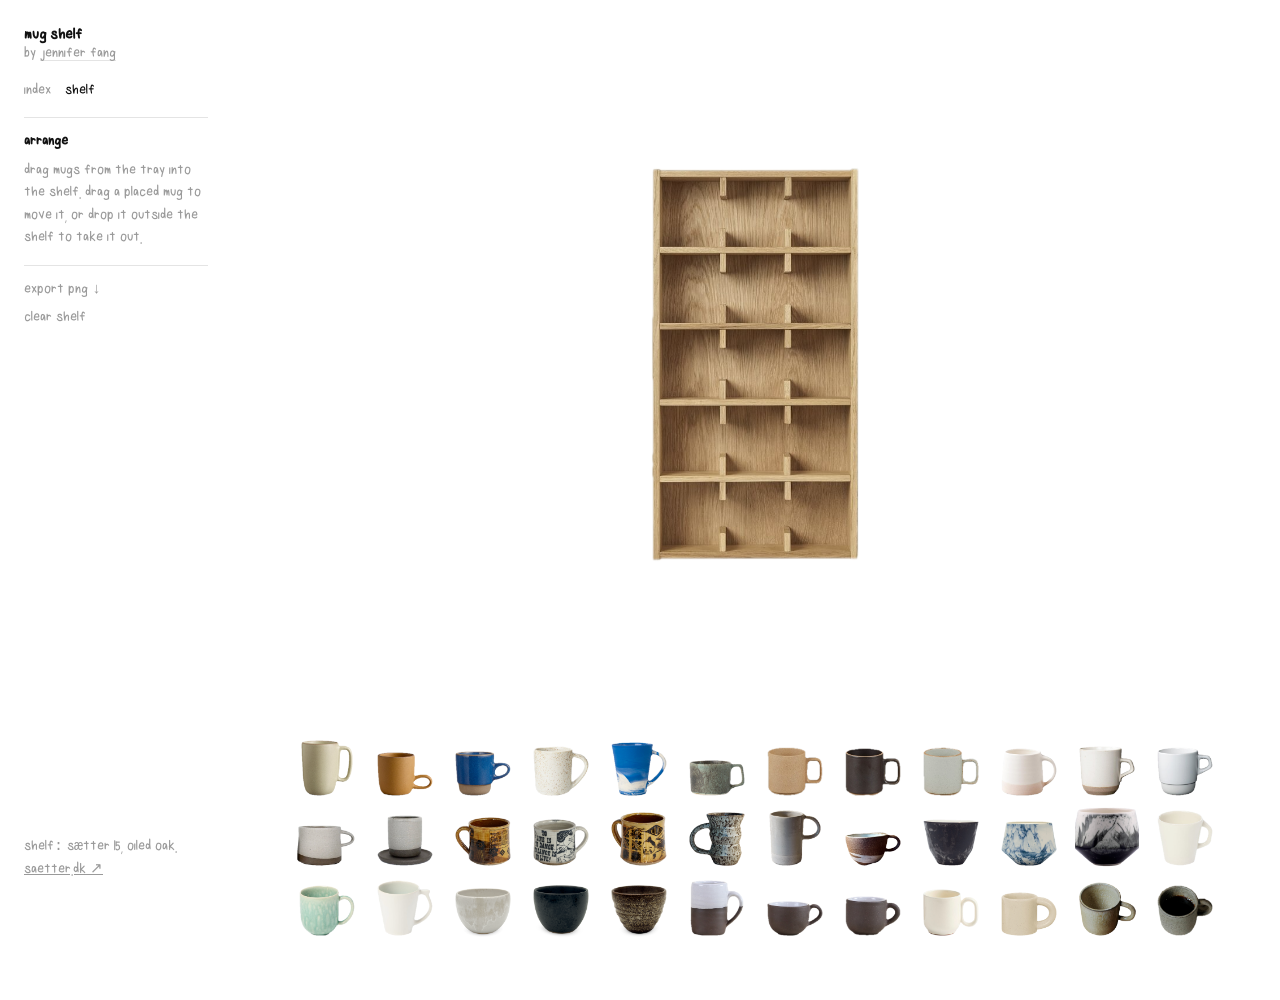
==== shelf.html @ b28dacdf "Mug Shelf: static index + drag-drop Saetter shelf Personal ceramic-mug showcase. Browsable index (se" ====
<!doctype html>
<html lang="en">
<head>
  <meta charset="utf-8" />
  <meta name="viewport" content="width=device-width, initial-scale=1" />
  <title>Mug Shelf - Arrange</title>
  <meta name="description" content="Arrange your favorite mugs on a Saetter 15 shelf." />
  <link rel="stylesheet" href="styles.css" />
  <link rel="stylesheet" href="shelf.css" />
</head>
<body>
  <aside class="sidebar">
    <header class="brand">
      <h1 class="site-title">Mug Shelf</h1>
      <p class="byline">by <a href="https://x.com/jenfang" target="_blank" rel="noopener">Jennifer Fang</a></p>
    </header>

    <nav class="pages">
      <a class="nav-link" href="index.html">Index</a>
      <a class="nav-link is-here" href="shelf.html">Shelf</a>
    </nav>

    <div class="arrange">
      <p class="filter-heading">Arrange</p>
      <p class="hint">Drag mugs from the tray into the shelf. Drag a placed mug to move it, or drop it outside the shelf to take it out.</p>
    </div>

    <div class="actions">
      <button id="export" class="action-btn">Export PNG &#8595;</button>
      <button id="clear" class="action-btn">Clear shelf</button>
    </div>

    <footer class="sidebar-footer">
      <p class="colophon">Shelf: S&aelig;tter 15, oiled oak.<br /><a class="quiet-link" href="https://saetter.dk/en/products/saetter-15-olieret-eg-kopreol-saettekasse" target="_blank" rel="noopener">saetter.dk &#8599;</a></p>
    </footer>
  </aside>

  <main class="shelf-main">
    <div class="shelf-stage">
      <div class="shelf-wrap" id="shelf-wrap">
        <img id="shelf-img" src="cutouts/shelf/saetter-15.png" alt="Saetter 15 cup shelf in oiled oak" draggable="false" />
        <div id="slots"></div>
      </div>
    </div>
    <div class="tray" id="tray"></div>
  </main>

  <script src="data.js"></script>
  <script src="shelf.js"></script>
</body>
</html>
---- styles.css ----
@font-face {
  font-family: "Hand of Jen";
  src: url("fonts/hand-of-jen.ttf") format("truetype");
  font-weight: normal;
  font-style: normal;
  font-display: swap;
}

:root {
  --bg: #ffffff;
  --ink: #111111;
  --muted: #9a9a9a;
  --faint: #e4e4e4;
  --sidebar-w: 232px;
  --mono: "SF Mono", ui-monospace, "JetBrains Mono", Menlo, Consolas, monospace;
  --hand: "Hand of Jen", "SF Mono", ui-monospace, monospace;
}

* { box-sizing: border-box; margin: 0; padding: 0; }

html { background: var(--bg); }

body {
  font-family: var(--hand);
  font-size: 15px;
  line-height: 1.5;
  color: var(--ink);
  -webkit-font-smoothing: antialiased;
}

/* ---------- sidebar ---------- */

.sidebar {
  position: fixed;
  inset: 0 auto 0 0;
  width: var(--sidebar-w);
  padding: 24px 24px 20px;
  display: flex;
  flex-direction: column;
  gap: 16px;
  background: var(--bg);
  z-index: 10;
}

.brand { line-height: 1.25; }

.site-title {
  font-size: 16px;
  font-weight: 700;
  letter-spacing: -0.01em;
}

.byline { color: var(--muted); }

.byline a { color: var(--muted); text-decoration: none; border-bottom: 1px solid var(--faint); }

.byline a:hover { color: var(--ink); border-bottom-color: var(--ink); }

/* pages: inline row */
.pages { display: flex; gap: 14px; }

.nav-link {
  color: var(--muted);
  text-decoration: none;
  transition: color 120ms ease;
}

.nav-link:hover, .nav-link.is-here { color: var(--ink); }

.search-wrap {
  display: flex;
  align-items: center;
  gap: 8px;
  border-bottom: 1px solid var(--ink);
  padding-bottom: 6px;
}

.search-icon { color: var(--muted); font-size: 12px; }

#search {
  border: 0;
  outline: 0;
  width: 100%;
  font: inherit;
  color: var(--ink);
  background: transparent;
}

#search::placeholder { color: var(--muted); }

/* collapsible filter groups */
.filter-group { border-top: 1px solid var(--faint); padding-top: 12px; }

.group-toggle {
  display: flex;
  align-items: baseline;
  gap: 8px;
  width: 100%;
  border: 0;
  background: none;
  font: inherit;
  color: var(--ink);
  cursor: pointer;
  padding: 0;
  text-align: left;
}

.group-title { font-weight: 700; }

.group-value {
  color: var(--muted);
  margin-left: auto;
  white-space: nowrap;
  overflow: hidden;
  text-overflow: ellipsis;
  max-width: 120px;
}

.group-chev { color: var(--muted); width: 10px; text-align: center; }
.group-chev::before { content: "+"; }
.filter-group.open .group-chev::before { content: "\2013"; }

.filter-list { list-style: none; }

.filter-group:not(.open) .filter-list { display: none; }

.filter-group .filter-list { margin-top: 8px; }

.filter-list li { margin-bottom: 3px; }

.filter-btn, .sort-btn {
  border: 0;
  background: none;
  font: inherit;
  color: var(--muted);
  cursor: pointer;
  padding: 0;
  text-align: left;
  transition: color 120ms ease;
}

.filter-btn:hover, .sort-btn:hover { color: var(--ink); }

.filter-btn.is-active, .sort-btn.is-active { color: var(--ink); }

.sidebar-footer {
  margin-top: auto;
  display: flex;
  flex-direction: column;
  gap: 6px;
  color: var(--muted);
}

.count { color: var(--muted); }

/* ---------- grid ---------- */

.grid {
  margin-left: var(--sidebar-w);
  display: grid;
  grid-template-columns: repeat(auto-fill, minmax(150px, 1fr));
  padding: 28px 40px 80px;
  column-gap: 20px;
  row-gap: 40px;
}

.mug {
  display: flex;
  flex-direction: column;
  align-items: center;
  gap: 14px;
  text-decoration: none;
  color: inherit;
}

.mug-img-wrap {
  height: 140px;
  width: 100%;
  display: flex;
  align-items: center;
  justify-content: center;
}

.mug img {
  max-width: 62%;
  max-height: 84%;
  object-fit: contain;
  mix-blend-mode: multiply; /* white product shots melt into the page */
  transition: transform 200ms ease;
}

.mug:hover img { transform: scale(1.045); }

.mug-meta {
  text-align: center;
  opacity: 0;
  transform: translateY(2px);
  transition: opacity 150ms ease, transform 150ms ease;
}

.mug:hover .mug-meta { opacity: 1; transform: none; }

.mug-name { color: var(--ink); }

.mug-brand, .mug-price { color: var(--muted); }

.empty {
  grid-column: 1 / -1;
  color: var(--muted);
  padding-top: 40px;
}

/* ---------- small screens ---------- */

@media (max-width: 720px) {
  .sidebar {
    position: static;
    width: auto;
    gap: 20px;
  }
  .sidebar-footer { margin-top: 0; }
  .grid {
    margin-left: 0;
    padding: 8px 20px 60px;
    grid-template-columns: repeat(2, 1fr);
    row-gap: 40px;
  }
  .mug-img-wrap { height: 140px; }
  .mug-meta { opacity: 1; transform: none; }
}
---- shelf.css ----
/* .nav-link, .brand, .byline, .pages styles come from styles.css */

.arrange { border-top: 1px solid var(--faint); padding-top: 12px; }

.arrange .filter-heading { font-weight: 700; margin-bottom: 6px; }

.hint { color: var(--muted); }

.actions {
  display: flex;
  flex-direction: column;
  gap: 6px;
  border-top: 1px solid var(--faint);
  padding-top: 12px;
}

.action-btn {
  border: 0;
  background: none;
  font: inherit;
  color: var(--muted);
  cursor: pointer;
  padding: 0;
  text-align: left;
  transition: color 120ms ease;
}

.action-btn:hover { color: var(--ink); }

.quiet-link { color: inherit; }

/* ---------- stage ---------- */

.shelf-main {
  margin-left: var(--sidebar-w);
  display: flex;
  flex-direction: column;
  align-items: center;
  padding: 12px 40px 60px;
}

.shelf-stage {
  display: flex;
  justify-content: center;
  width: 100%;
}

.shelf-wrap {
  position: relative;
  user-select: none;
  -webkit-user-select: none;
}

#shelf-img {
  display: block;
  height: min(78vh, 860px);
  width: auto;
  pointer-events: none;
}

#slots { position: absolute; inset: 0; }

.slot { position: absolute; }

.slot.debug { outline: 1px solid rgba(200, 40, 40, 0.8); background: rgba(200, 40, 40, 0.12); }

.slot.drop-target { background: rgba(60, 120, 60, 0.14); }

.placed {
  position: absolute;
  cursor: grab;
  touch-action: none;
}

.placed img {
  width: 100%;
  height: 100%;
  object-fit: contain;
  object-position: bottom;
  display: block;
  pointer-events: none;
}

/* ---------- tray ---------- */

.tray {
  display: flex;
  flex-wrap: wrap;
  justify-content: center;
  gap: 6px 14px;
  padding: 22px 8px 0;
  max-width: 980px;
}

.tray-mug {
  width: 64px;
  height: 64px;
  display: flex;
  align-items: flex-end;
  justify-content: center;
  cursor: grab;
  touch-action: none;
  opacity: 1;
  transition: opacity 120ms ease, transform 120ms ease;
}

.tray-mug:hover { transform: translateY(-2px); }

.tray-mug img {
  max-width: 100%;
  max-height: 100%;
  object-fit: contain;
  display: block;
  pointer-events: none;
}

.tray-mug.in-use { opacity: 0.25; }

/* ---------- drag ghost ---------- */

.ghost {
  position: fixed;
  z-index: 100;
  pointer-events: none;
  opacity: 0.9;
}

.ghost img {
  width: 100%;
  height: 100%;
  object-fit: contain;
  display: block;
}

@media (max-width: 720px) {
  .shelf-main { margin-left: 0; padding: 8px 16px 48px; }
  #shelf-img { height: auto; width: min(92vw, 480px); }
}
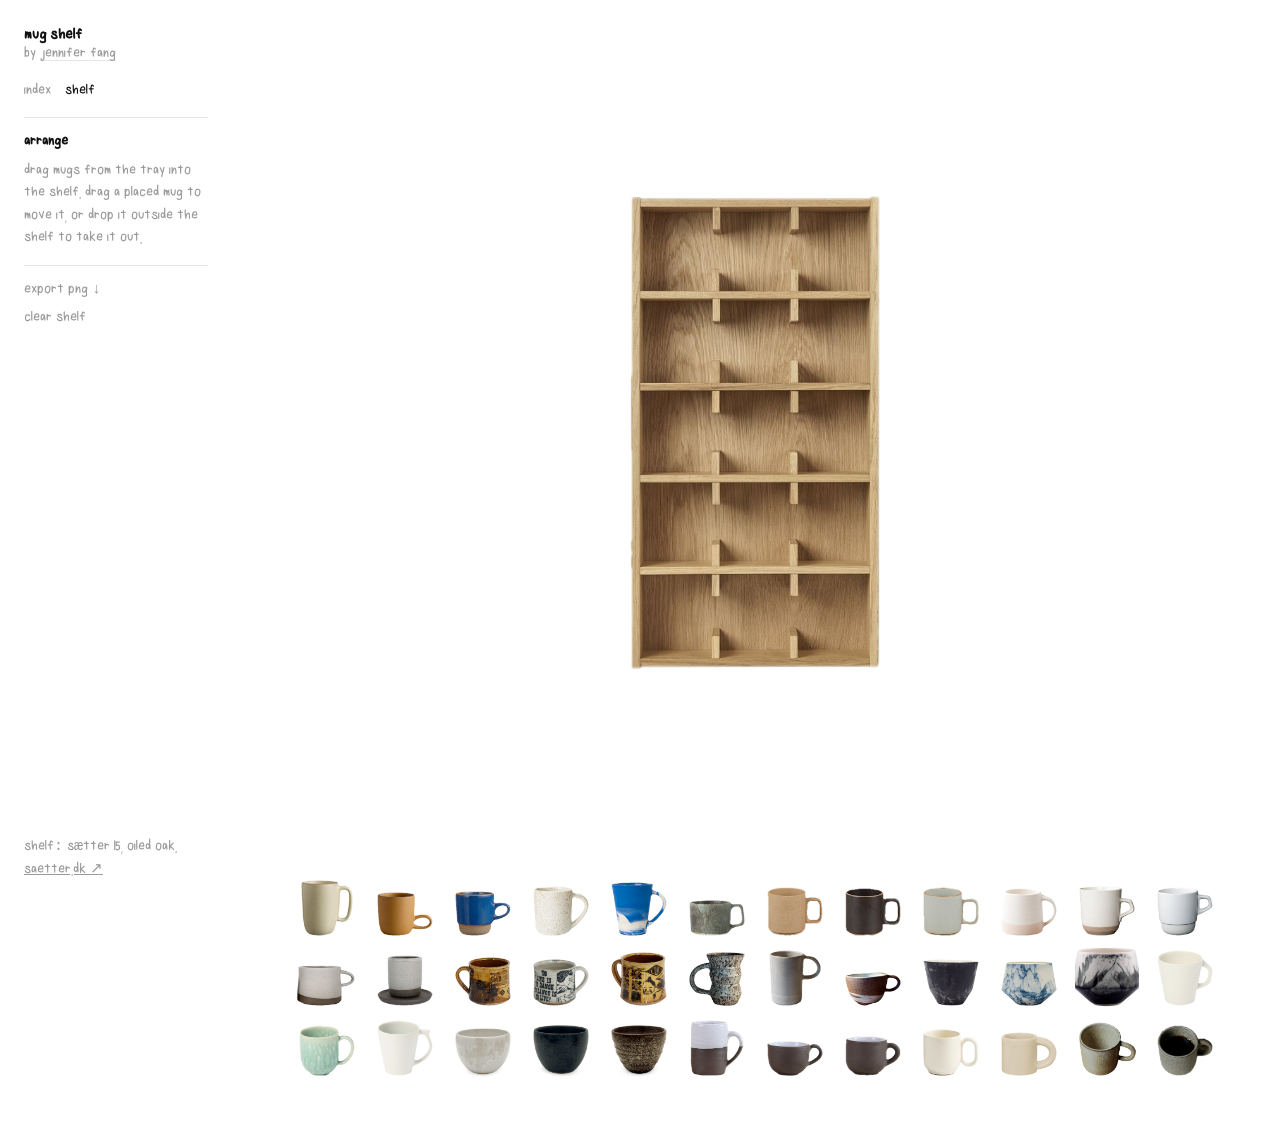
==== commit 44c7cfd5: "Add social preview image (Heath mug), enlarge shelf - og-image.jpg (1200x630) with Heath large mug +" ====
--- a/shelf.html
+++ b/shelf.html
@@ -5,6 +5,14 @@
   <meta name="viewport" content="width=device-width, initial-scale=1" />
   <title>Mug Shelf - Arrange</title>
   <meta name="description" content="Arrange your favorite mugs on a Saetter 15 shelf." />
+  <meta property="og:type" content="website" />
+  <meta property="og:title" content="Mug Shelf - Arrange" />
+  <meta property="og:description" content="Arrange your favorite mugs on a Saetter 15 shelf, by Jennifer Fang." />
+  <meta property="og:image" content="og-image.jpg" />
+  <meta property="og:image:width" content="1200" />
+  <meta property="og:image:height" content="630" />
+  <meta name="twitter:card" content="summary_large_image" />
+  <meta name="twitter:image" content="og-image.jpg" />
   <link rel="stylesheet" href="styles.css" />
   <link rel="stylesheet" href="shelf.css" />
 </head>
--- a/shelf.css
+++ b/shelf.css
@@ -36,7 +36,7 @@
   display: flex;
   flex-direction: column;
   align-items: center;
-  padding: 12px 40px 60px;
+  padding: 8px 24px 48px;
 }
 
 .shelf-stage {
@@ -53,7 +53,7 @@
 
 #shelf-img {
   display: block;
-  height: min(78vh, 860px);
+  height: min(94vh, 1120px);
   width: auto;
   pointer-events: none;
 }
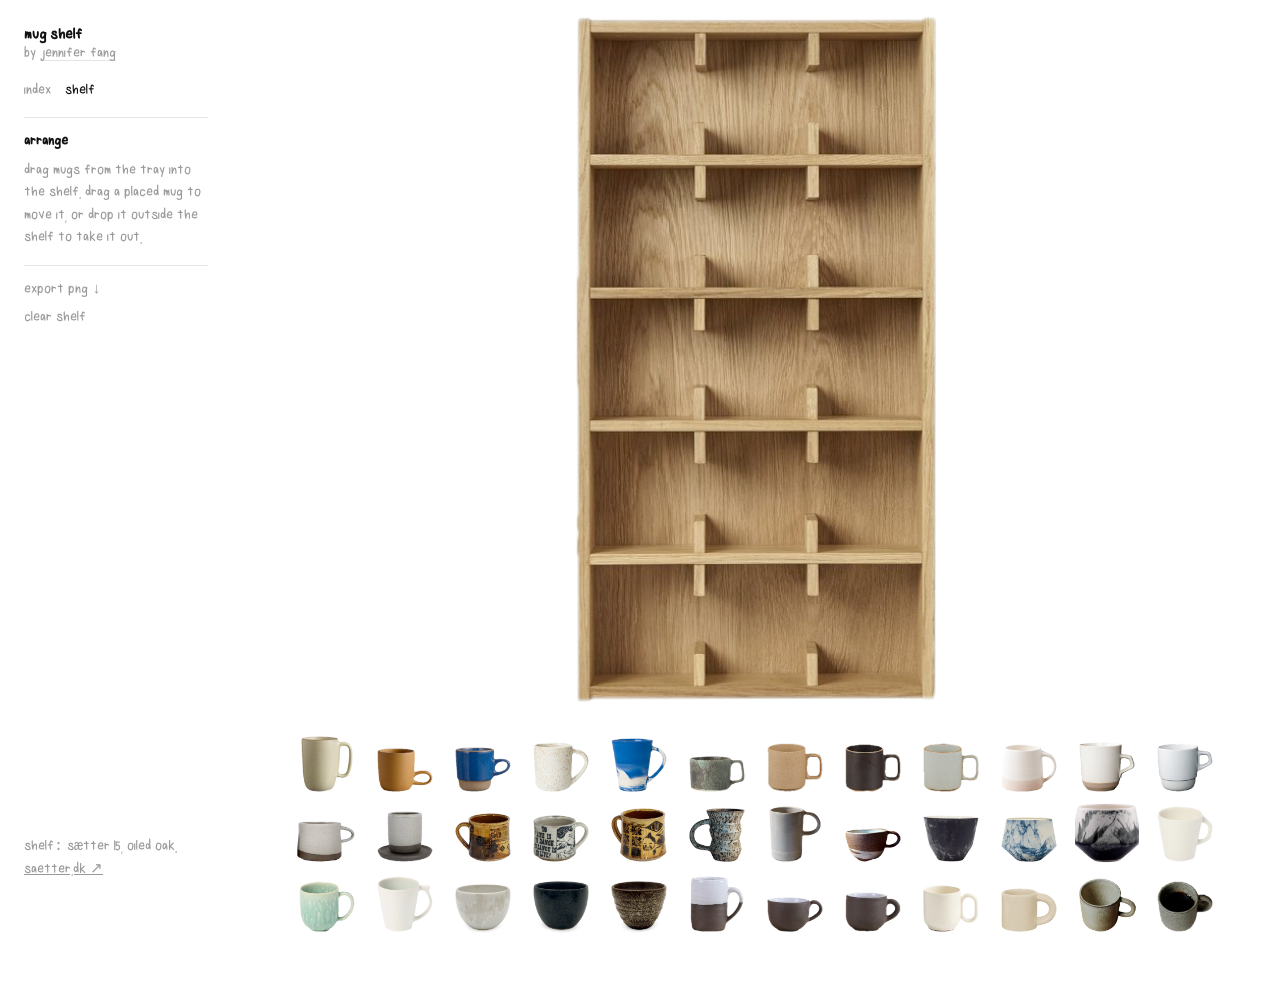
==== commit 4905dfa8: "Add mug favicon (SVG + PNG fallbacks + apple-touch) Co-Authored-By: Claude Opus 4.8 <noreply@anthrop" ====
--- a/shelf.html
+++ b/shelf.html
@@ -5,6 +5,9 @@
   <meta name="viewport" content="width=device-width, initial-scale=1" />
   <title>Mug Shelf - Arrange</title>
   <meta name="description" content="Arrange your favorite mugs on a Saetter 15 shelf." />
+  <link rel="icon" type="image/svg+xml" href="favicon.svg" />
+  <link rel="icon" type="image/png" sizes="32x32" href="favicon-32.png" />
+  <link rel="apple-touch-icon" href="apple-touch-icon.png" />
   <meta property="og:type" content="website" />
   <meta property="og:title" content="Mug Shelf - Arrange" />
   <meta property="og:description" content="Arrange your favorite mugs on a Saetter 15 shelf, by Jennifer Fang." />
--- a/shelf.css
+++ b/shelf.css
@@ -53,7 +53,7 @@
 
 #shelf-img {
   display: block;
-  height: min(94vh, 1120px);
+  height: min(78vh, 900px);
   width: auto;
   pointer-events: none;
 }
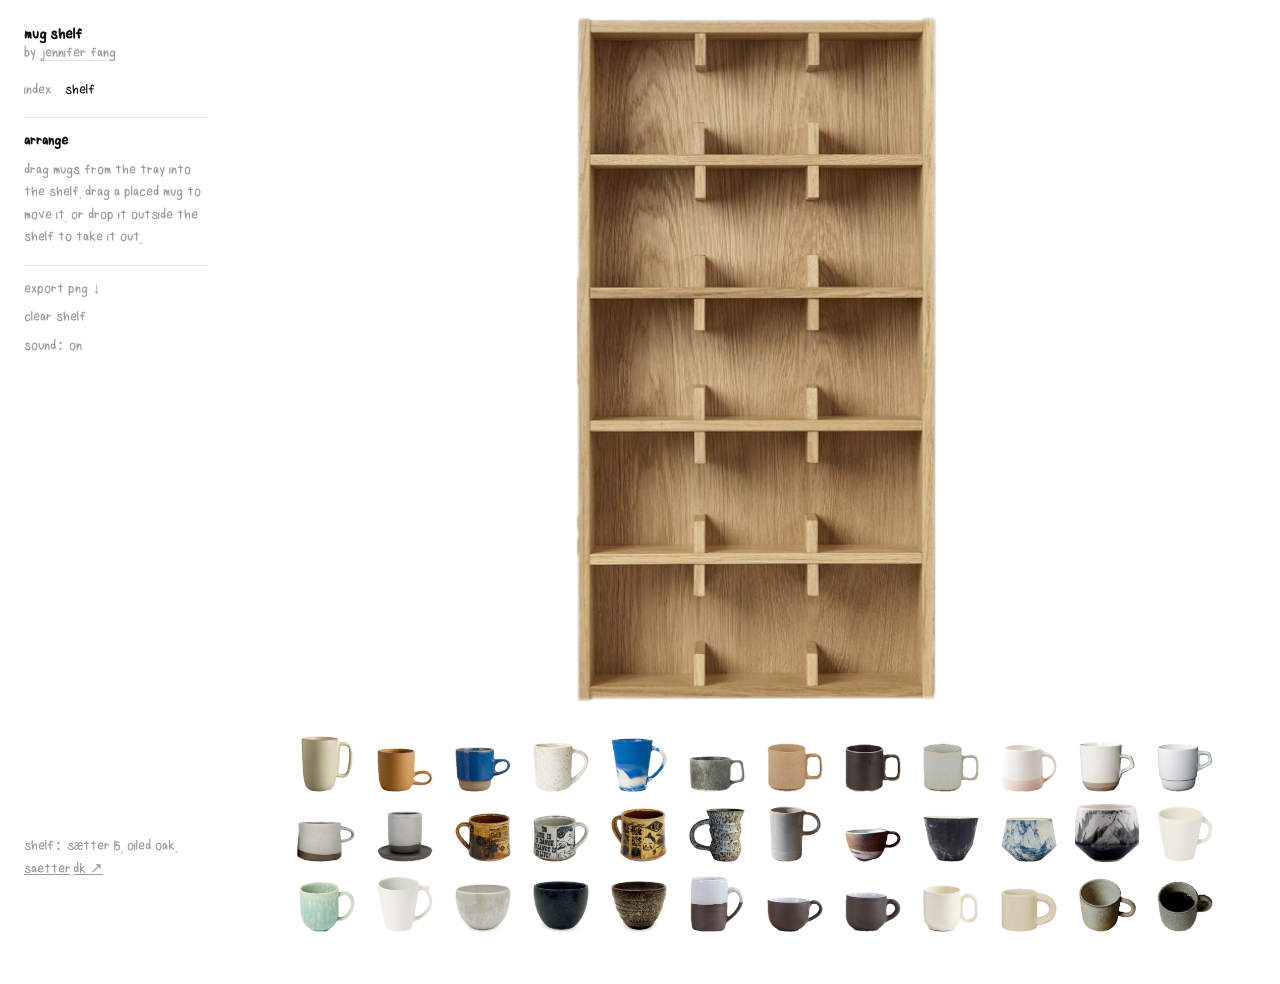
==== commit abfc9e8d: "Add ceramic clink sound when placing a mug on the shelf Web Audio synth (no audio files): inharmonic" ====
--- a/shelf.html
+++ b/shelf.html
@@ -5,8 +5,8 @@
   <meta name="viewport" content="width=device-width, initial-scale=1" />
   <title>Mug Shelf - Arrange</title>
   <meta name="description" content="Arrange your favorite mugs on a Saetter 15 shelf." />
-  <link rel="icon" type="image/svg+xml" href="favicon.svg" />
   <link rel="icon" type="image/png" sizes="32x32" href="favicon-32.png" />
+  <link rel="icon" type="image/png" sizes="180x180" href="favicon-180.png" />
   <link rel="apple-touch-icon" href="apple-touch-icon.png" />
   <meta property="og:type" content="website" />
   <meta property="og:title" content="Mug Shelf - Arrange" />
@@ -39,6 +39,7 @@
     <div class="actions">
       <button id="export" class="action-btn">Export PNG &#8595;</button>
       <button id="clear" class="action-btn">Clear shelf</button>
+      <button id="sound" class="action-btn">Sound: on</button>
     </div>
 
     <footer class="sidebar-footer">
